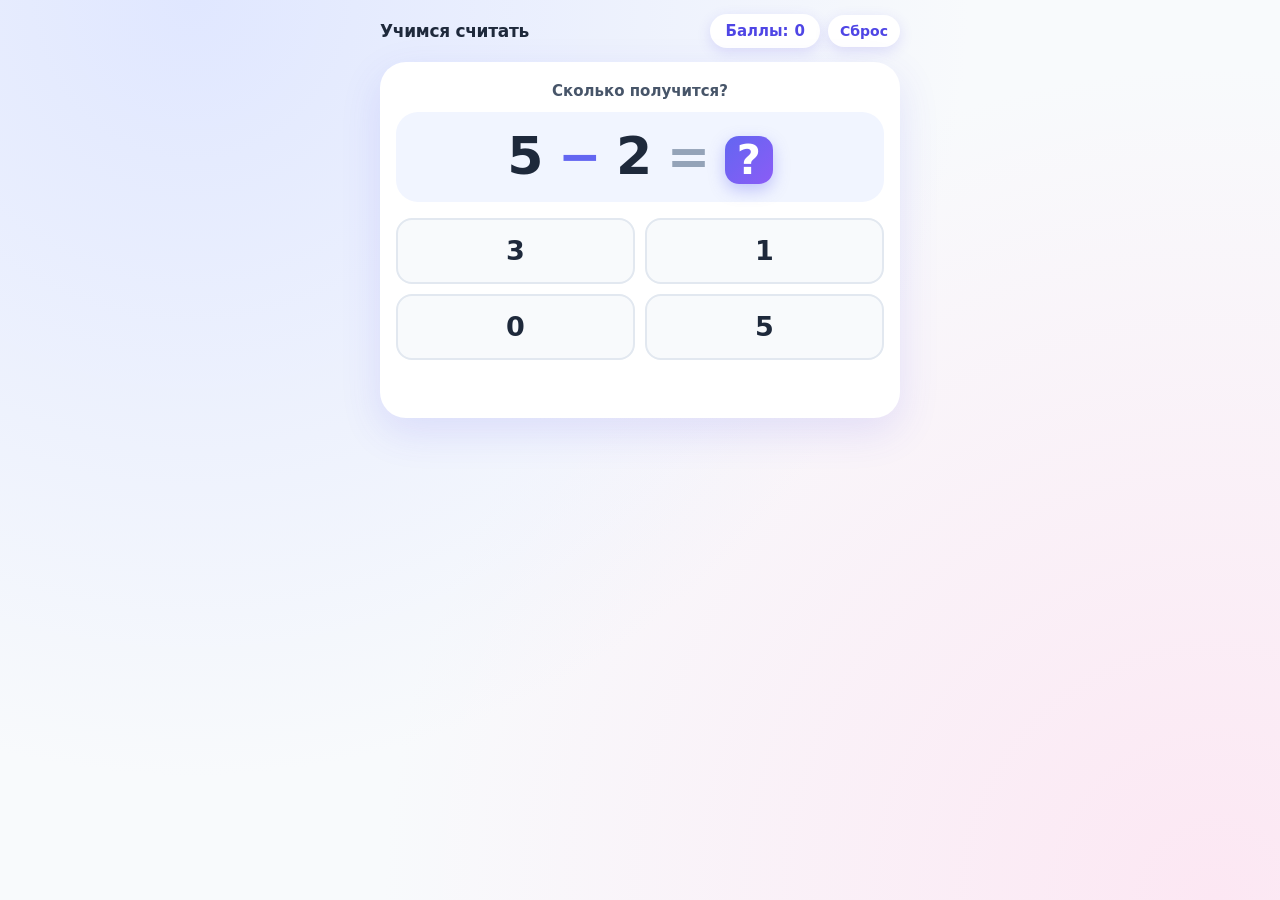
==== counter.html @ 7f7466dd "Add a math practice game with choice answers Co-authored-by: Qwen-Coder <qwen-coder@alibabacloud.com" ====
<!DOCTYPE html>
<html lang="ru">
<head>
  <meta charset="utf-8">
  <meta name="viewport" content="width=device-width, initial-scale=1, maximum-scale=1, user-scalable=no">
  <title>Учимся считать</title>
  <style>
    *{
      box-sizing:border-box;
      -webkit-tap-highlight-color:transparent;
    }

    body{
      margin:0;
      min-height:100vh;
      font-family:"Nunito","Segoe UI",system-ui,-apple-system,sans-serif;
      background:
        radial-gradient(circle at 15% 0%, #e0e7ff 0%, transparent 55%),
        radial-gradient(circle at 95% 100%, #fce7f3 0%, transparent 55%),
        #f8fafc;
      color:#1e293b;
      display:flex;
      flex-direction:column;
      align-items:center;
      padding:14px 12px 30px;
      user-select:none;
    }

    header{
      width:100%;
      max-width:520px;
      display:flex;
      flex-wrap:wrap;
      align-items:center;
      justify-content:space-between;
      gap:10px;
      margin-bottom:14px;
    }

    h1{
      font-size:17px;
      margin:0;
      letter-spacing:-.3px;
      font-weight:800;
    }

    .hgroup{
      display:flex;
      align-items:center;
      gap:8px;
    }

    .pill{
      background:#fff;
      border:none;
      border-radius:999px;
      padding:8px 15px;
      font:inherit;
      font-weight:800;
      color:#4f46e5;
      font-size:15px;
      box-shadow:0 4px 14px rgba(79,70,229,.15);
      display:flex;
      align-items:center;
      gap:6px;
    }

    .pill.btnreset{
      cursor:pointer;
      padding:8px 12px;
      font-size:14px;
      transition:.15s;
    }

    .pill.btnreset:active{
      transform:scale(.94);
    }

    #score{
      display:inline-block;
      min-width:1ch;
      font-variant-numeric:tabular-nums;
    }

    #score.bump{
      animation:score-bump .45s cubic-bezier(.34,1.4,.64,1);
    }

    @keyframes score-bump{
      0%{transform:scale(1);}
      40%{transform:scale(1.45);color:#16a34a;}
      100%{transform:scale(1);}
    }

    .card{
      width:100%;
      max-width:520px;
      background:#fff;
      border-radius:26px;
      padding:20px 16px 20px;
      box-shadow:0 14px 40px rgba(79,70,229,.13);
    }

    .q{
      text-align:center;
      font-size:15px;
      font-weight:800;
      color:#475569;
      margin:0 0 12px;
    }

    .example{
      display:flex;
      align-items:baseline;
      justify-content:center;
      gap:.28em;
      background:#f1f5ff;
      border-radius:22px;
      padding:18px 10px;
      margin-bottom:16px;
      font-size:clamp(34px,10vw,52px);
      font-weight:900;
      font-variant-numeric:tabular-nums;
      line-height:1;
      white-space:nowrap;
      color:#1e293b;
    }

    .example.pop{
      animation:example-pop .3s cubic-bezier(.34,1.4,.64,1);
    }

    @keyframes example-pop{
      from{opacity:0;transform:scale(.94);}
      to{opacity:1;transform:none;}
    }

    .example .op{
      color:#6366f1;
    }

    .example .eq{
      color:#94a3b8;
    }

    .example .unknown{
      display:inline-flex;
      align-items:center;
      justify-content:center;
      min-width:1.15em;
      height:1.15em;
      border-radius:14px;
      background:linear-gradient(135deg,#6366f1,#8b5cf6);
      color:#fff;
      font-size:.8em;
      box-shadow:0 6px 16px rgba(99,102,241,.35);
    }

    .options{
      display:grid;
      grid-template-columns:1fr 1fr;
      gap:10px;
    }

    .opt{
      display:flex;
      align-items:center;
      justify-content:center;
      min-height:66px;
      padding:8px 4px;
      border-radius:16px;
      border:2px solid #e2e8f0;
      background:#f8fafc;
      color:#1e293b;
      cursor:pointer;
      transition:.15s;
      font-family:inherit;
      font-size:27px;
      font-weight:800;
      font-variant-numeric:tabular-nums;
    }

    .opt:active{
      transform:scale(.97);
    }

    .opt.ok{
      background:#dcfce7;
      border-color:#22c55e;
      color:#15803d;
      animation:opt-ok .4s cubic-bezier(.34,1.4,.64,1);
    }

    .opt.bad{
      background:#fee2e2;
      border-color:#ef4444;
      color:#b91c1c;
      animation:opt-bad .35s ease-out;
    }

    .opt:disabled{
      opacity:.5;
      cursor:default;
    }

    .opt:disabled:active{
      transform:none;
    }

    .opt:disabled.ok,
    .opt:disabled.bad{
      opacity:1;
    }

    @keyframes opt-ok{
      0%{transform:scale(1);}
      45%{transform:scale(1.07);}
      100%{transform:scale(1);}
    }

    @keyframes opt-bad{
      0%,100%{transform:translateX(0);}
      25%{transform:translateX(-5px);}
      55%{transform:translateX(5px);}
      80%{transform:translateX(-3px);}
    }

    .card.answered .options{
      pointer-events:none;
    }

    .feedback{
      text-align:center;
      font-weight:800;
      min-height:24px;
      margin-top:14px;
      font-size:16px;
    }

    .feedback .fb-eq{
      display:block;
      margin-top:4px;
      font-size:22px;
      font-variant-numeric:tabular-nums;
    }

    .feedback.good{
      color:#16a34a;
      animation:feedback-in .25s ease-out;
    }

    .feedback.bad{
      color:#dc2626;
      animation:feedback-in .25s ease-out;
    }

    @keyframes feedback-in{
      from{opacity:0;transform:translateY(-4px);}
      to{opacity:1;transform:none;}
    }

    .btn{
      font:inherit;
      font-weight:800;
      font-size:16px;
      padding:14px 18px;
      border-radius:16px;
      border:none;
      cursor:pointer;
      transition:.15s;
    }

    .btn.next{
      width:100%;
      margin-top:10px;
      background:linear-gradient(135deg,#6366f1,#8b5cf6);
      color:#fff;
      box-shadow:0 8px 20px rgba(99,102,241,.35);
      animation:next-in .18s ease-out;
    }

    .btn.next:active{
      transform:translateY(1px);
      box-shadow:0 4px 12px rgba(99,102,241,.35);
    }

    @keyframes next-in{
      from{opacity:0;transform:translateY(-4px);}
      to{opacity:1;transform:none;}
    }

    @media (max-width:440px){
      header{
        flex-direction:column;
        align-items:stretch;
        row-gap:8px;
      }

      .hgroup{
        justify-content:flex-end;
      }
    }

    @media (max-width:380px){
      .example{
        font-size:32px;
        padding:15px 6px;
      }

      .opt{
        font-size:24px;
        min-height:60px;
      }
    }

    @media (prefers-reduced-motion:reduce){
      #score.bump,.example.pop,.opt.ok,.opt.bad,.feedback.good,.feedback.bad,.btn.next{
        animation:none;
      }
    }
  </style>
</head>
<body>

<header>
  <h1>Учимся считать</h1>
  <div class="hgroup">
    <div class="pill">Баллы: <span id="score">0</span></div>
    <button class="pill btnreset" id="reset" type="button" title="Сбросить счёт">Сброс</button>
  </div>
</header>

<main class="card" id="card">
  <p class="q">Сколько получится?</p>
  <div class="example" id="example" aria-live="polite">
    <span id="a">1</span><span class="op" id="op">+</span><span id="b">7</span><span class="eq">=</span><span class="unknown">?</span>
  </div>
  <div class="options" id="options"></div>
  <div class="feedback" id="feedback" role="status" aria-live="polite"></div>
  <button class="btn next" id="next" type="button" hidden>Дальше</button>
</main>

<script>
(function(){
  'use strict';

  var score = 0;
  var locked = false;
  var current = { a: 1, b: 7, op: '+', answer: 8 };
  var previousKey = '';

  var $ = function(id){ return document.getElementById(id); };

  var card = $('card');
  var example = $('example');
  var elA = $('a');
  var elB = $('b');
  var elOp = $('op');
  var optionsBox = $('options');
  var feedback = $('feedback');
  var nextBtn = $('next');
  var scoreEl = $('score');

  function rand(min, max){
    return min + Math.floor(Math.random() * (max - min + 1));
  }

  function shuffle(arr){
    for(var i = arr.length - 1; i > 0; i--){
      var j = Math.floor(Math.random() * (i + 1));
      var tmp = arr[i];
      arr[i] = arr[j];
      arr[j] = tmp;
    }
    return arr;
  }

  function makeTask(){
    var a, b, op, answer, key;
    do{
      if(Math.random() < 0.5){
        a = rand(1, 9);
        b = rand(1, 10 - a);
        op = '+';
        answer = a + b;
      }else{
        a = rand(2, 10);
        b = rand(1, a);
        op = '−';
        answer = a - b;
      }
      key = a + op + b;
    }while(key === previousKey);
    previousKey = key;
    return { a: a, b: b, op: op, answer: answer };
  }

  // Три неверных варианта рядом с ответом, без повторов и без чисел меньше нуля.
  function buildOptions(answer){
    var candidates = shuffle([answer + 1, answer - 1, answer + 2, answer - 2, answer + 3, answer - 3]);
    var wrong = [];

    candidates.forEach(function(v){
      if(wrong.length < 3 && v >= 0 && v <= 10 && v !== answer && wrong.indexOf(v) < 0){
        wrong.push(v);
      }
    });

    while(wrong.length < 3){
      var v = rand(0, 10);
      if(v !== answer && wrong.indexOf(v) < 0){
        wrong.push(v);
      }
    }

    return shuffle(wrong.concat(answer));
  }

  function renderOptions(values){
    optionsBox.innerHTML = '';
    values.forEach(function(value, index){
      var btn = document.createElement('button');
      btn.type = 'button';
      btn.className = 'opt';
      btn.setAttribute('data-value', value);
      btn.setAttribute('aria-label', 'Вариант ' + (index + 1) + ': ' + value);
      btn.textContent = value;
      optionsBox.appendChild(btn);
    });
  }

  function renderExample(){
    elA.textContent = current.a;
    elB.textContent = current.b;
    elOp.textContent = current.op;
    example.setAttribute('aria-label',
      current.a + (current.op === '+' ? ' плюс ' : ' минус ') + current.b + ' равно сколько?');
  }

  function equationText(){
    return current.a + ' ' + current.op + ' ' + current.b + ' = ' + current.answer;
  }

  function bumpScore(){
    scoreEl.classList.remove('bump');
    void scoreEl.offsetWidth;
    scoreEl.classList.add('bump');
  }

  function showNext(){
    nextBtn.hidden = false;
  }

  function hideNext(){
    nextBtn.hidden = true;
  }

  function newTask(){
    current = makeTask();
    renderExample();

    example.classList.remove('pop');
    void example.offsetWidth;
    example.classList.add('pop');

    renderOptions(buildOptions(current.answer));
    locked = false;
  }

  function nextTask(){
    locked = false;
    card.classList.remove('answered');
    feedback.className = 'feedback';
    feedback.textContent = '';
    hideNext();
    newTask();
  }

  function answerWith(chosen, btn){
    if(locked){
      return;
    }
    locked = true;

    var correct = chosen === current.answer;
    var buttons = optionsBox.querySelectorAll('.opt');

    Array.prototype.forEach.call(buttons, function(el){
      el.disabled = true;
      var value = Number(el.getAttribute('data-value'));
      if(value === current.answer){
        el.classList.add('ok');
      }else if(el === btn){
        el.classList.add('bad');
      }
    });

    if(correct){
      score += 1;
      scoreEl.textContent = score;
      bumpScore();
    }

    feedback.className = 'feedback ' + (correct ? 'good' : 'bad');
    feedback.innerHTML = '';
    var main = document.createElement('span');
    main.textContent = correct ? 'Верно! Молодец!' : 'Не беда! Правильный ответ:';
    var eq = document.createElement('span');
    eq.className = 'fb-eq';
    eq.textContent = equationText();
    feedback.appendChild(main);
    feedback.appendChild(eq);

    card.classList.add('answered');
    showNext();
  }

  optionsBox.addEventListener('click', function(e){
    var btn = e.target.closest('.opt');
    if(!btn || btn.disabled){
      return;
    }
    answerWith(Number(btn.getAttribute('data-value')), btn);
  });

  nextBtn.addEventListener('click', nextTask);

  $('reset').addEventListener('click', function(){
    score = 0;
    scoreEl.textContent = '0';
    nextTask();
  });

  document.addEventListener('keydown', function(e){
    if(e.altKey || e.ctrlKey || e.metaKey){
      return;
    }
    if(locked){
      if(e.key === 'Enter'){
        e.preventDefault();
        nextTask();
      }
      return;
    }
    var n = Number(e.key);
    if(n >= 1 && n <= 4){
      var btn = optionsBox.children[n - 1];
      if(btn){
        answerWith(Number(btn.getAttribute('data-value')), btn);
      }
    }
  });

  newTask();
})();
</script>
</body>
</html>
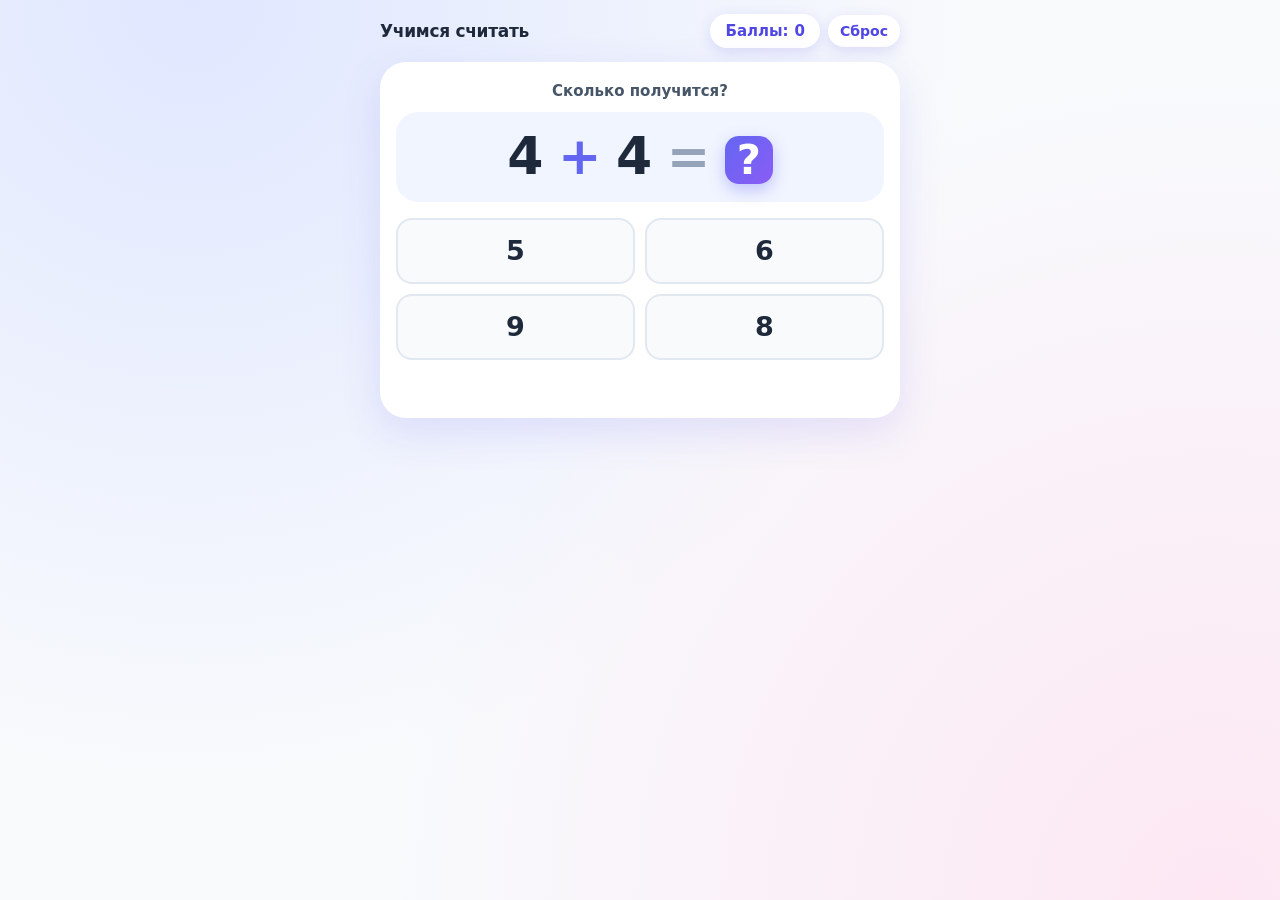
==== commit db6ed373: "Add hover feedback to answer controls Co-authored-by: Qwen-Coder <qwen-coder@alibabacloud.com>" ====
--- a/counter.html
+++ b/counter.html
@@ -184,6 +184,25 @@
       transform:scale(.97);
     }
 
+    @media (hover:hover){
+      .opt:not(:disabled):hover{
+        background:#eef2ff;
+        border-color:#a5b4fc;
+        transform:translateY(-2px);
+        box-shadow:0 8px 18px rgba(99,102,241,.18);
+      }
+
+      .btn.next:hover{
+        background:linear-gradient(135deg,#4f46e5,#7c3aed);
+        box-shadow:0 10px 24px rgba(99,102,241,.42);
+        transform:translateY(-1px);
+      }
+
+      .pill.btnreset:hover{
+        background:#eef2ff;
+      }
+    }
+
     .opt.ok{
       background:#dcfce7;
       border-color:#22c55e;
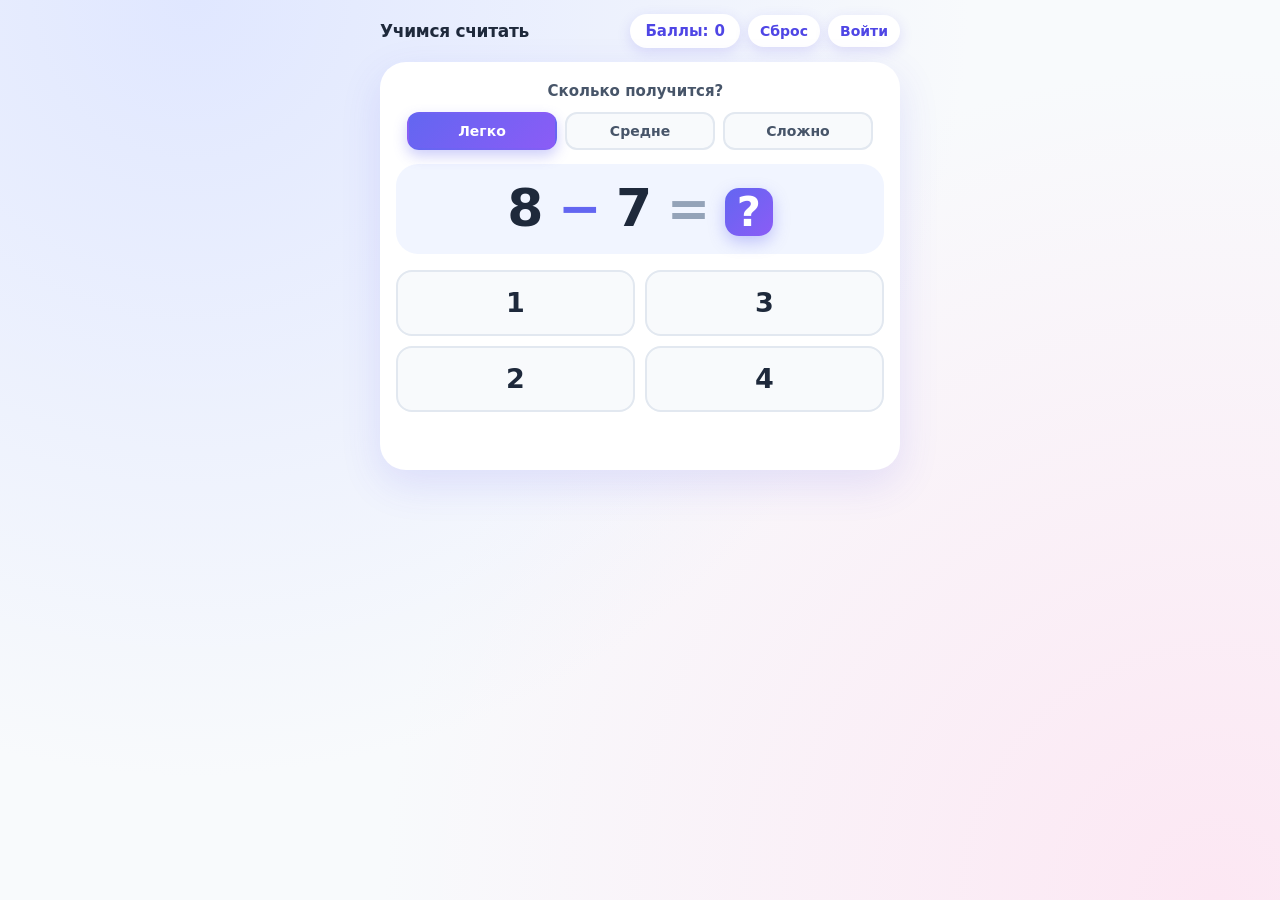
==== commit 4b44a655: "Add optional accounts and statistics, and finish the counter difficulty levels Co-authored-by: Qwen-" ====
--- a/counter.html
+++ b/counter.html
@@ -107,6 +107,80 @@
       font-weight:800;
       color:#475569;
       margin:0 0 12px;
+    }
+
+    .lvl{
+      display:flex;
+      justify-content:center;
+      gap:8px;
+      margin:0 0 14px;
+    }
+
+    .lvl button{
+      flex:1;
+      max-width:150px;
+      padding:9px 6px;
+      border-radius:12px;
+      border:2px solid #e2e8f0;
+      background:#f8fafc;
+      color:#475569;
+      font:inherit;
+      font-size:14px;
+      font-weight:800;
+      cursor:pointer;
+      transition:.15s;
+    }
+
+    .lvl button.active{
+      background:linear-gradient(135deg,#6366f1,#8b5cf6);
+      border-color:transparent;
+      color:#fff;
+      box-shadow:0 6px 14px rgba(99,102,241,.32);
+    }
+
+    .lvl button:active{
+      transform:scale(.97);
+    }
+
+    .hearts{
+      display:inline-flex;
+      align-items:center;
+      gap:3px;
+      line-height:1;
+      vertical-align:-.05em;
+      margin-left:4px;
+    }
+
+    .heart{
+      font-size:15px;
+      color:#e11d48;
+      transition:color .28s ease, opacity .28s ease, transform .32s cubic-bezier(.34,1.4,.64,1);
+    }
+
+    .heart.lost{
+      color:#cbd5e1;
+      opacity:.5;
+      transform:scale(.78);
+    }
+
+    .heart.burn{
+      animation:heart-burn .45s ease-out;
+    }
+
+    .heart.return{
+      animation:heart-return .5s cubic-bezier(.34,1.4,.64,1);
+    }
+
+    @keyframes heart-burn{
+      0%{transform:scale(1);color:#e11d48;opacity:1;}
+      35%{transform:scale(1.35) rotate(-10deg);color:#fb7185;opacity:1;}
+      100%{transform:scale(.78);color:#cbd5e1;opacity:.5;}
+    }
+
+    @keyframes heart-return{
+      0%{transform:scale(.78);color:#cbd5e1;opacity:.5;}
+      55%{transform:scale(1.3);color:#fb7185;opacity:1;}
+      100%{transform:scale(1);color:#e11d48;opacity:1;}
     }
 
     .example{
@@ -192,6 +266,18 @@
         box-shadow:0 8px 18px rgba(99,102,241,.18);
       }
 
+      .lvl button:not(.active):hover{
+        background:#eef2ff;
+        border-color:#a5b4fc;
+        color:#4338ca;
+      }
+
+      .answer-row .btn.check:not(:disabled):hover{
+        background:linear-gradient(135deg,#4f46e5,#7c3aed);
+        box-shadow:0 10px 24px rgba(99,102,241,.42);
+        transform:translateY(-1px);
+      }
+
       .btn.next:hover{
         background:linear-gradient(135deg,#4f46e5,#7c3aed);
         box-shadow:0 10px 24px rgba(99,102,241,.42);
@@ -308,6 +394,60 @@
       to{opacity:1;transform:none;}
     }
 
+    .answer-row{
+      display:flex;
+      gap:10px;
+      align-items:stretch;
+    }
+
+    .answer-row[hidden],
+    .options[hidden]{
+      display:none;
+    }
+
+    #answerInput{
+      flex:1;
+      min-width:0;
+      min-height:66px;
+      padding:10px 12px;
+      border:2px solid #e2e8f0;
+      border-radius:16px;
+      background:#f8fafc;
+      color:#1e293b;
+      font:inherit;
+      font-size:27px;
+      font-weight:800;
+      font-variant-numeric:tabular-nums;
+      text-align:center;
+      outline:none;
+      transition:.15s;
+    }
+
+    #answerInput::placeholder{
+      color:#94a3b8;
+      font-weight:700;
+    }
+
+    #answerInput:focus{
+      border-color:#a5b4fc;
+      background:#eef2ff;
+      box-shadow:0 0 0 3px rgba(99,102,241,.18);
+    }
+
+    .answer-row .btn.check{
+      flex:0 0 auto;
+      min-height:66px;
+      padding:0 20px;
+      background:linear-gradient(135deg,#6366f1,#8b5cf6);
+      color:#fff;
+      box-shadow:0 8px 20px rgba(99,102,241,.35);
+    }
+
+    .answer-row .btn.check:active{
+      transform:translateY(1px);
+      box-shadow:0 4px 12px rgba(99,102,241,.35);
+    }
+
     @media (max-width:440px){
       header{
         flex-direction:column;
@@ -330,14 +470,34 @@
         font-size:24px;
         min-height:60px;
       }
+
+      .lvl button{
+        font-size:13px;
+        padding:8px 4px;
+      }
+
+      #answerInput,
+      .answer-row .btn.check{
+        min-height:60px;
+        font-size:24px;
+      }
+
+      .answer-row .btn.check{
+        padding:0 14px;
+      }
     }
 
     @media (prefers-reduced-motion:reduce){
-      #score.bump,.example.pop,.opt.ok,.opt.bad,.feedback.good,.feedback.bad,.btn.next{
+      #score.bump,.example.pop,.opt.ok,.opt.bad,.feedback.good,.feedback.bad,.btn.next,.heart.burn,.heart.return{
         animation:none;
       }
+
+      .heart{
+        transition:none;
+      }
     }
   </style>
+  <link rel="stylesheet" href="account.css">
 </head>
 <body>
 
@@ -350,11 +510,20 @@
 </header>
 
 <main class="card" id="card">
-  <p class="q">Сколько получится?</p>
+  <p class="q">Сколько получится? <span class="hearts" id="hearts"></span></p>
+  <div class="lvl" id="levels" role="group" aria-label="Уровень сложности">
+    <button type="button" data-level="1" class="active" aria-pressed="true">Легко</button>
+    <button type="button" data-level="2" aria-pressed="false">Средне</button>
+    <button type="button" data-level="3" aria-pressed="false">Сложно</button>
+  </div>
   <div class="example" id="example" aria-live="polite">
     <span id="a">1</span><span class="op" id="op">+</span><span id="b">7</span><span class="eq">=</span><span class="unknown">?</span>
   </div>
   <div class="options" id="options"></div>
+  <div class="answer-row" id="answerRow" hidden>
+    <input id="answerInput" type="text" inputmode="numeric" autocomplete="off" maxlength="2" placeholder="?" aria-label="Введи ответ">
+    <button class="btn check" id="check" type="button">Проверить</button>
+  </div>
   <div class="feedback" id="feedback" role="status" aria-live="polite"></div>
   <button class="btn next" id="next" type="button" hidden>Дальше</button>
 </main>
@@ -363,10 +532,20 @@
 (function(){
   'use strict';
 
+  var LEVELS = {
+    1: { max: 10, choice: true, penaltyEvery: 0 },
+    2: { max: 20, choice: true, penaltyEvery: 3, minAnswer: 11 },
+    3: { max: 20, choice: false, penaltyEvery: 2 }
+  };
+
+  var state = { level: 1, mistakes: 0, heartsDown: false };
   var score = 0;
   var locked = false;
+  var taskStartedAt = 0;
   var current = { a: 1, b: 7, op: '+', answer: 8 };
   var previousKey = '';
+  var usedKeys = {};
+  var POOLS = {};
 
   var $ = function(id){ return document.getElementById(id); };
 
@@ -375,7 +554,12 @@
   var elA = $('a');
   var elB = $('b');
   var elOp = $('op');
+  var levelsBox = $('levels');
+  var heartsEl = $('hearts');
   var optionsBox = $('options');
+  var answerRow = $('answerRow');
+  var answerInput = $('answerInput');
+  var checkBtn = $('check');
   var feedback = $('feedback');
   var nextBtn = $('next');
   var scoreEl = $('score');
@@ -394,39 +578,88 @@
     return arr;
   }
 
-  function makeTask(){
-    var a, b, op, answer, key;
-    do{
-      if(Math.random() < 0.5){
-        a = rand(1, 9);
-        b = rand(1, 10 - a);
-        op = '+';
-        answer = a + b;
-      }else{
-        a = rand(2, 10);
-        b = rand(1, a);
-        op = '−';
-        answer = a - b;
-      }
-      key = a + op + b;
-    }while(key === previousKey);
-    previousKey = key;
-    return { a: a, b: b, op: op, answer: answer };
+  function buildPool(info){
+    var pool = [];
+    var minAnswer = info.minAnswer || 0;
+    var a, b, lo, hi;
+
+    for(a = 1; a <= info.max - 1; a++){
+      lo = Math.max(1, minAnswer - a);
+      hi = info.max - a;
+
+      for(b = lo; b <= hi; b++){
+        pool.push({ a: a, b: b, op: '+', answer: a + b, key: a + '+' + b });
+      }
+    }
+
+    for(a = 2; a <= info.max; a++){
+      hi = a - minAnswer;
+      if(hi > a){
+        hi = a;
+      }
+
+      for(b = 1; b <= hi; b++){
+        pool.push({ a: a, b: b, op: '−', answer: a - b, key: a + '−' + b });
+      }
+    }
+
+    return pool;
+  }
+
+  for(var levelKey in LEVELS){
+    POOLS[levelKey] = buildPool(LEVELS[levelKey]);
+  }
+
+  function pickTask(){
+    var pool = POOLS[state.level];
+    var available = [];
+    var i, task;
+
+    for(i = 0; i < pool.length; i++){
+      if(!usedKeys[pool[i].key]){
+        available.push(pool[i]);
+      }
+    }
+
+    if(!available.length){
+      usedKeys = {};
+      available = pool.slice();
+    }
+
+    if(available.length > 1){
+      var fresh = [];
+
+      for(i = 0; i < available.length; i++){
+        if(available[i].key !== previousKey){
+          fresh.push(available[i]);
+        }
+      }
+
+      if(fresh.length){
+        available = fresh;
+      }
+    }
+
+    task = available[Math.floor(Math.random() * available.length)];
+    usedKeys[task.key] = true;
+    previousKey = task.key;
+
+    return { a: task.a, b: task.b, op: task.op, answer: task.answer };
   }
 
   // Три неверных варианта рядом с ответом, без повторов и без чисел меньше нуля.
-  function buildOptions(answer){
+  function buildOptions(answer, max){
     var candidates = shuffle([answer + 1, answer - 1, answer + 2, answer - 2, answer + 3, answer - 3]);
     var wrong = [];
 
     candidates.forEach(function(v){
-      if(wrong.length < 3 && v >= 0 && v <= 10 && v !== answer && wrong.indexOf(v) < 0){
+      if(wrong.length < 3 && v >= 0 && v <= max && v !== answer && wrong.indexOf(v) < 0){
         wrong.push(v);
       }
     });
 
     while(wrong.length < 3){
-      var v = rand(0, 10);
+      var v = rand(0, max);
       if(v !== answer && wrong.indexOf(v) < 0){
         wrong.push(v);
       }
@@ -474,16 +707,137 @@
     nextBtn.hidden = true;
   }
 
+  function playHeartAnim(heart, cls){
+    heart.classList.remove(cls);
+    void heart.offsetWidth;
+    heart.classList.add(cls);
+
+    heart.addEventListener('animationend', function onEnd(){
+      heart.classList.remove(cls);
+      heart.removeEventListener('animationend', onEnd);
+    });
+  }
+
+  function syncHearts(){
+    var total = LEVELS[state.level].penaltyEvery;
+
+    if(total <= 0){
+      heartsEl.textContent = '';
+      heartsEl.removeAttribute('role');
+      heartsEl.removeAttribute('aria-label');
+      heartsEl.dataset.hearts = '0';
+      return;
+    }
+
+    var filled = total - state.mistakes;
+    if(filled < 0){
+      filled = 0;
+    }
+
+    if(heartsEl.dataset.hearts !== String(total)){
+      heartsEl.dataset.hearts = String(total);
+      heartsEl.className = 'hearts';
+      heartsEl.setAttribute('role', 'img');
+      heartsEl.innerHTML = '';
+
+      for(var i = 0; i < total; i++){
+        var heart = document.createElement('span');
+        var lost = i >= filled;
+
+        heart.className = lost ? 'heart lost' : 'heart';
+        heart.dataset.lost = lost ? '1' : '0';
+        heart.setAttribute('aria-hidden', 'true');
+        heart.textContent = '♥';
+        heartsEl.appendChild(heart);
+      }
+    }
+
+    var hearts = heartsEl.children;
+
+    for(var j = 0; j < hearts.length; j++){
+      var h = hearts[j];
+      var shouldLost = j >= filled;
+      var wasLost = h.dataset.lost === '1';
+
+      if(shouldLost && !wasLost){
+        h.classList.add('lost');
+        playHeartAnim(h, 'burn');
+      }else if(!shouldLost && wasLost){
+        h.classList.remove('lost');
+        playHeartAnim(h, 'return');
+      }
+
+      h.dataset.lost = shouldLost ? '1' : '0';
+    }
+
+    heartsEl.setAttribute('aria-label', 'жизни: ' + filled + ' из ' + total);
+  }
+
+  function registerMistake(){
+    var info = LEVELS[state.level];
+
+    if(info.penaltyEvery <= 0){
+      return false;
+    }
+
+    state.mistakes++;
+
+    if(state.mistakes < info.penaltyEvery){
+      syncHearts();
+      return false;
+    }
+
+    var penalty = false;
+
+    if(score > 0){
+      score--;
+      scoreEl.textContent = score;
+      penalty = true;
+    }
+
+    state.heartsDown = true;
+    syncHearts();
+    return penalty;
+  }
+
+  function syncLevelUi(){
+    var info = LEVELS[state.level];
+    optionsBox.hidden = !info.choice;
+    answerRow.hidden = info.choice;
+
+    Array.prototype.forEach.call(levelsBox.children, function(btn){
+      var on = Number(btn.getAttribute('data-level')) === state.level;
+      btn.classList.toggle('active', on);
+      btn.setAttribute('aria-pressed', on ? 'true' : 'false');
+    });
+
+    syncHearts();
+  }
+
   function newTask(){
-    current = makeTask();
+    var info = LEVELS[state.level];
+    current = pickTask();
     renderExample();
 
     example.classList.remove('pop');
     void example.offsetWidth;
     example.classList.add('pop');
 
-    renderOptions(buildOptions(current.answer));
+    answerInput.value = '';
+    answerInput.disabled = false;
+    checkBtn.disabled = false;
+
+    if(info.choice){
+      renderOptions(buildOptions(current.answer, info.max));
+    }else{
+      optionsBox.innerHTML = '';
+    }
+
+    optionsBox.hidden = !info.choice;
+    answerRow.hidden = info.choice;
     locked = false;
+    syncHearts();
+    taskStartedAt = Date.now();
   }
 
   function nextTask(){
@@ -491,8 +845,28 @@
     card.classList.remove('answered');
     feedback.className = 'feedback';
     feedback.textContent = '';
+
+    if(state.heartsDown){
+      state.heartsDown = false;
+      state.mistakes = 0;
+    }
+
     hideNext();
     newTask();
+  }
+
+  function setLevel(level){
+    if(level === state.level){
+      return;
+    }
+    state.level = level;
+    state.mistakes = 0;
+    state.heartsDown = false;
+    syncLevelUi();
+    nextTask();
+    if(!LEVELS[state.level].choice){
+      answerInput.focus();
+    }
   }
 
   function answerWith(chosen, btn){
@@ -502,28 +876,43 @@
     locked = true;
 
     var correct = chosen === current.answer;
-    var buttons = optionsBox.querySelectorAll('.opt');
-
-    Array.prototype.forEach.call(buttons, function(el){
-      el.disabled = true;
-      var value = Number(el.getAttribute('data-value'));
-      if(value === current.answer){
-        el.classList.add('ok');
-      }else if(el === btn){
-        el.classList.add('bad');
-      }
-    });
+
+    if(LEVELS[state.level].choice){
+      var buttons = optionsBox.querySelectorAll('.opt');
+
+      Array.prototype.forEach.call(buttons, function(el){
+        el.disabled = true;
+        var value = Number(el.getAttribute('data-value'));
+        if(value === current.answer){
+          el.classList.add('ok');
+        }else if(el === btn){
+          el.classList.add('bad');
+        }
+      });
+    }else{
+      answerInput.disabled = true;
+      checkBtn.disabled = true;
+      answerRow.hidden = true;
+    }
 
     if(correct){
       score += 1;
       scoreEl.textContent = score;
       bumpScore();
-    }
+      state.mistakes = 0;
+      state.heartsDown = false;
+      syncHearts();
+    }
+
+    var penalty = correct ? false : registerMistake();
 
     feedback.className = 'feedback ' + (correct ? 'good' : 'bad');
     feedback.innerHTML = '';
     var main = document.createElement('span');
     main.textContent = correct ? 'Верно! Молодец!' : 'Не беда! Правильный ответ:';
+    if(penalty){
+      main.textContent += ' (−1 балл)';
+    }
     var eq = document.createElement('span');
     eq.className = 'fb-eq';
     eq.textContent = equationText();
@@ -532,7 +921,39 @@
 
     card.classList.add('answered');
     showNext();
-  }
+
+    if(window.ClockAccount){
+      window.ClockAccount.record('counter', null, state.level, correct,
+        String(chosen), String(current.answer),
+        taskStartedAt ? Date.now() - taskStartedAt : null);
+    }
+  }
+
+  function submitTyped(){
+    if(locked){
+      return;
+    }
+
+    var raw = answerInput.value.replace(/\s+/g, '');
+    var max = LEVELS[state.level].max;
+
+    if(!/^\d{1,2}$/.test(raw) || Number(raw) > max){
+      feedback.className = 'feedback bad';
+      feedback.textContent = 'Введи число от 0 до ' + max + '.';
+      answerInput.focus();
+      return;
+    }
+
+    answerWith(Number(raw), null);
+  }
+
+  levelsBox.addEventListener('click', function(e){
+    var btn = e.target.closest('[data-level]');
+    if(!btn){
+      return;
+    }
+    setLevel(Number(btn.getAttribute('data-level')));
+  });
 
   optionsBox.addEventListener('click', function(e){
     var btn = e.target.closest('.opt');
@@ -542,11 +963,15 @@
     answerWith(Number(btn.getAttribute('data-value')), btn);
   });
 
+  checkBtn.addEventListener('click', submitTyped);
+
   nextBtn.addEventListener('click', nextTask);
 
   $('reset').addEventListener('click', function(){
     score = 0;
     scoreEl.textContent = '0';
+    state.mistakes = 0;
+    state.heartsDown = false;
     nextTask();
   });
 
@@ -558,6 +983,17 @@
       if(e.key === 'Enter'){
         e.preventDefault();
         nextTask();
+      }
+      return;
+    }
+    if(!LEVELS[state.level].choice){
+      if(e.key === 'Enter'){
+        e.preventDefault();
+        submitTyped();
+      }else if(/^\d$/.test(e.key) && document.activeElement !== answerInput){
+        e.preventDefault();
+        answerInput.focus();
+        answerInput.value = (answerInput.value + e.key).slice(0, 2);
       }
       return;
     }
@@ -570,8 +1006,10 @@
     }
   });
 
+  syncLevelUi();
   newTask();
 })();
 </script>
+<script src="account.js"></script>
 </body>
 </html>
--- a/account.css
+++ b/account.css
@@ -0,0 +1,377 @@
+.acc-pill{
+  display:inline-block;
+  max-width:130px;
+  overflow:hidden;
+  white-space:nowrap;
+  text-overflow:ellipsis;
+  cursor:pointer;
+  padding:8px 12px;
+  font-size:14px;
+  line-height:1.2;
+  transition:.15s;
+}
+
+.acc-pill:active{
+  transform:scale(.94);
+}
+
+.acc-pill.logged-in{
+  color:#4338ca;
+}
+
+.acc-overlay{
+  position:fixed;
+  inset:0;
+  z-index:1100;
+  display:flex;
+  align-items:center;
+  justify-content:center;
+  padding:16px;
+  background:rgba(15,23,42,.55);
+  opacity:0;
+  visibility:hidden;
+  transition:opacity .2s ease, visibility .2s ease;
+}
+
+.acc-overlay.open{
+  opacity:1;
+  visibility:visible;
+}
+
+.acc-dialog{
+  width:100%;
+  max-width:430px;
+  max-height:90vh;
+  overflow:auto;
+  background:#fff;
+  border-radius:26px;
+  padding:20px 18px 18px;
+  box-shadow:0 24px 70px rgba(15,23,42,.35);
+  transform:translateY(10px) scale(.97);
+  transition:transform .2s cubic-bezier(.34,1.3,.64,1);
+  user-select:text;
+}
+
+.acc-overlay.open .acc-dialog{
+  transform:none;
+}
+
+.acc-top{
+  display:flex;
+  align-items:center;
+  justify-content:space-between;
+  gap:12px;
+  margin-bottom:14px;
+}
+
+.acc-top h2{
+  margin:0;
+  font-size:18px;
+  font-weight:900;
+  letter-spacing:-.3px;
+  color:#1e293b;
+}
+
+.acc-close{
+  flex:0 0 auto;
+  width:34px;
+  height:34px;
+  border:none;
+  border-radius:50%;
+  background:#f1f5f9;
+  color:#475569;
+  font:inherit;
+  font-size:22px;
+  line-height:1;
+  cursor:pointer;
+  transition:.15s;
+}
+
+.acc-close:active{
+  transform:scale(.92);
+}
+
+.acc-tabs{
+  display:flex;
+  gap:5px;
+  background:#f1f5f9;
+  padding:4px;
+  border-radius:14px;
+  margin-bottom:14px;
+}
+
+.acc-tab{
+  flex:1;
+  border:none;
+  background:transparent;
+  padding:9px 6px;
+  border-radius:11px;
+  font:inherit;
+  font-weight:800;
+  font-size:13px;
+  color:#64748b;
+  cursor:pointer;
+  transition:.15s;
+}
+
+.acc-tab.active{
+  background:#fff;
+  color:#4f46e5;
+  box-shadow:0 3px 10px rgba(79,70,229,.16);
+}
+
+.acc-field{
+  display:block;
+  margin-bottom:10px;
+}
+
+.acc-field span{
+  display:block;
+  margin-bottom:5px;
+  font-size:12.5px;
+  font-weight:800;
+  color:#64748b;
+}
+
+.acc-input{
+  width:100%;
+  min-height:48px;
+  padding:10px 13px;
+  border:2px solid #e2e8f0;
+  border-radius:14px;
+  background:#f8fafc;
+  color:#1e293b;
+  font:inherit;
+  font-size:17px;
+  font-weight:800;
+  outline:none;
+  transition:.15s;
+}
+
+.acc-input:focus{
+  border-color:#a5b4fc;
+  background:#eef2ff;
+  box-shadow:0 0 0 3px rgba(99,102,241,.18);
+}
+
+.acc-input.pin{
+  max-width:130px;
+  letter-spacing:.35em;
+  text-align:center;
+  font-variant-numeric:tabular-nums;
+}
+
+.acc-hint{
+  margin:0 0 12px;
+  font-size:12.5px;
+  font-weight:700;
+  color:#94a3b8;
+  line-height:1.4;
+}
+
+.acc-msg{
+  min-height:20px;
+  margin:0 0 10px;
+  font-size:13.5px;
+  font-weight:800;
+  line-height:1.35;
+}
+
+.acc-msg.bad{
+  color:#dc2626;
+}
+
+.acc-msg.good{
+  color:#16a34a;
+}
+
+.acc-submit{
+  width:100%;
+  min-height:48px;
+  border:none;
+  border-radius:14px;
+  background:linear-gradient(135deg,#6366f1,#8b5cf6);
+  color:#fff;
+  font:inherit;
+  font-size:16px;
+  font-weight:800;
+  cursor:pointer;
+  box-shadow:0 8px 20px rgba(99,102,241,.35);
+  transition:.15s;
+}
+
+.acc-submit:active{
+  transform:translateY(1px);
+  box-shadow:0 4px 12px rgba(99,102,241,.35);
+}
+
+.acc-submit:disabled{
+  opacity:.6;
+  cursor:default;
+}
+
+.acc-hello{
+  margin:0 0 14px;
+  font-size:15px;
+  font-weight:800;
+  color:#475569;
+}
+
+.acc-hello b{
+  color:#4f46e5;
+}
+
+.acc-summary{
+  display:grid;
+  grid-template-columns:1fr 1fr;
+  gap:8px;
+  margin-bottom:16px;
+}
+
+.acc-metric{
+  background:#f8fafc;
+  border:1px solid #eef2f7;
+  border-radius:14px;
+  padding:10px 12px;
+}
+
+.acc-metric span{
+  display:block;
+  font-size:11.5px;
+  font-weight:800;
+  color:#94a3b8;
+  margin-bottom:3px;
+}
+
+.acc-metric b{
+  font-size:20px;
+  font-weight:900;
+  color:#1e293b;
+  font-variant-numeric:tabular-nums;
+}
+
+.acc-section-title{
+  margin:14px 0 7px;
+  font-size:12px;
+  font-weight:900;
+  letter-spacing:.04em;
+  text-transform:uppercase;
+  color:#94a3b8;
+}
+
+.acc-row{
+  display:flex;
+  align-items:baseline;
+  justify-content:space-between;
+  gap:10px;
+  padding:8px 2px;
+  border-bottom:1px solid #f1f5f9;
+  font-size:14px;
+  font-weight:800;
+  color:#475569;
+}
+
+.acc-row:last-child{
+  border-bottom:none;
+}
+
+.acc-row b{
+  color:#1e293b;
+  font-variant-numeric:tabular-nums;
+  white-space:nowrap;
+}
+
+.acc-empty{
+  margin:6px 0 2px;
+  font-size:13.5px;
+  font-weight:700;
+  color:#94a3b8;
+}
+
+.acc-actions{
+  display:flex;
+  gap:8px;
+  margin-top:16px;
+}
+
+.acc-actions button{
+  flex:1;
+  min-height:42px;
+  border-radius:12px;
+  border:2px solid #e2e8f0;
+  background:#f8fafc;
+  color:#475569;
+  font:inherit;
+  font-size:14px;
+  font-weight:800;
+  cursor:pointer;
+  transition:.15s;
+}
+
+.acc-actions button:active{
+  transform:scale(.97);
+}
+
+.acc-actions .acc-logout{
+  border-color:transparent;
+  background:#fee2e2;
+  color:#b91c1c;
+}
+
+body.acc-open{
+  overflow:hidden;
+}
+
+@media (hover:hover){
+  .acc-pill:hover{
+    background:#eef2ff;
+  }
+
+  .acc-close:hover{
+    background:#e2e8f0;
+  }
+
+  .acc-tab:not(.active):hover{
+    color:#4338ca;
+  }
+
+  .acc-submit:not(:disabled):hover{
+    background:linear-gradient(135deg,#4f46e5,#7c3aed);
+    box-shadow:0 10px 24px rgba(99,102,241,.42);
+  }
+
+  .acc-actions button:hover{
+    background:#eef2ff;
+    border-color:#a5b4fc;
+  }
+
+  .acc-actions .acc-logout:hover{
+    background:#fecaca;
+    border-color:transparent;
+  }
+}
+
+@media (max-width:440px){
+  .hgroup{
+    flex-wrap:wrap;
+    justify-content:flex-end;
+  }
+
+  .acc-pill{
+    max-width:110px;
+  }
+
+  .acc-dialog{
+    padding:17px 14px 15px;
+    border-radius:22px;
+  }
+}
+
+@media (prefers-reduced-motion:reduce){
+  .acc-overlay,
+  .acc-dialog,
+  .acc-pill,
+  .acc-submit{
+    transition:none;
+  }
+}
